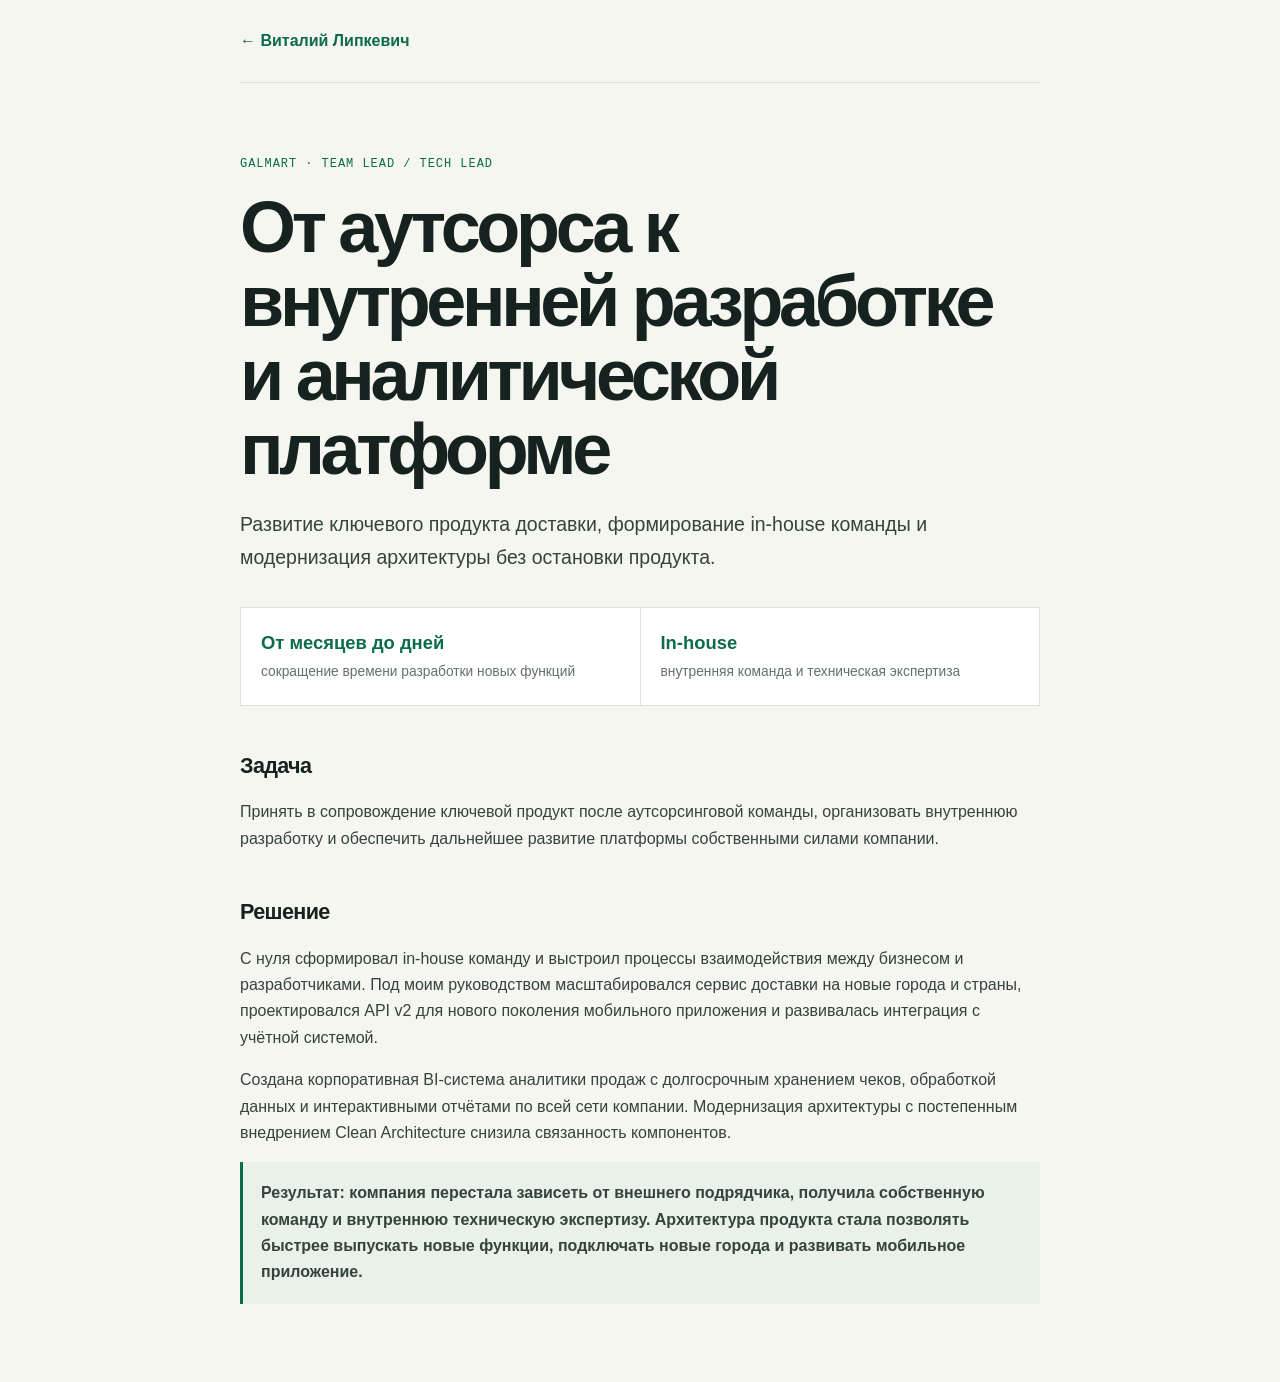
==== cases/galmart/index.html @ 2aa0eb5d "cases" ====
<!doctype html><html lang="ru"><head><meta charset="utf-8"><meta name="viewport" content="width=device-width,initial-scale=1"><title>Galmart — in-house разработка и BI | Виталий Липкевич</title><meta name="description" content="Кейс Galmart: переход от аутсорса к in-house разработке, масштабирование доставки, API v2 и корпоративная BI-система."><link rel="canonical" href="https://vetrof.github.io/cases/galmart/"><link rel="stylesheet" href="../case.css"></head><body><div class="wrap"><header><a href="/">← Виталий Липкевич</a></header><main><p class="label">Galmart · Team Lead / Tech Lead</p><h1>От аутсорса к внутренней разработке и аналитической платформе</h1><p class="lead">Развитие ключевого продукта доставки, формирование in-house команды и модернизация архитектуры без остановки продукта.</p><div class="facts"><div class="fact"><b>От месяцев до дней</b><span>сокращение времени разработки новых функций</span></div><div class="fact"><b>In-house</b><span>внутренняя команда и техническая экспертиза</span></div></div><h2>Задача</h2><p>Принять в сопровождение ключевой продукт после аутсорсинговой команды, организовать внутреннюю разработку и обеспечить дальнейшее развитие платформы собственными силами компании.</p><h2>Решение</h2><p>С нуля сформировал in-house команду и выстроил процессы взаимодействия между бизнесом и разработчиками. Под моим руководством масштабировался сервис доставки на новые города и страны, проектировался API v2 для нового поколения мобильного приложения и развивалась интеграция с учётной системой.</p><p>Создана корпоративная BI-система аналитики продаж с долгосрочным хранением чеков, обработкой данных и интерактивными отчётами по всей сети компании. Модернизация архитектуры с постепенным внедрением Clean Architecture снизила связанность компонентов.</p><p class="outcome">Результат: компания перестала зависеть от внешнего подрядчика, получила собственную команду и внутреннюю техническую экспертизу. Архитектура продукта стала позволять быстрее выпускать новые функции, подключать новые города и развивать мобильное приложение.</p></main></div></body></html>
---- cases/case.css ----
:root{--ink:#16221f;--muted:#62716b;--paper:#f5f6f0;--card:#fff;--line:#dce2dc;--green:#0c6b4d;--soft:#eaf1e8}*{box-sizing:border-box}body{margin:0;background:var(--paper);color:var(--ink);font:16px/1.65 Arial,sans-serif}.wrap{width:min(800px,calc(100% - 36px));margin:auto}header{padding:28px 0;border-bottom:1px solid var(--line)}header a{color:var(--green);font-weight:700;text-decoration:none}main{padding:62px 0}p{color:#35433e}p+p{margin-top:16px}.label{color:var(--green);font:12px/1.2 monospace;letter-spacing:.08em;text-transform:uppercase}h1{margin:18px 0 22px;font-size:clamp(2.2rem,7vw,4.5rem);letter-spacing:-.06em;line-height:1.03}h2{margin:42px 0 12px;font-size:1.35rem;letter-spacing:-.03em}.lead{font-size:1.22rem}.facts{display:grid;grid-template-columns:repeat(2,1fr);gap:1px;margin:34px 0;background:var(--line);border:1px solid var(--line)}.fact{padding:20px;background:var(--card)}.fact b{display:block;color:var(--green);font-size:1.15rem}.fact span{color:var(--muted);font-size:.86rem}ul{padding-left:20px}li+li{margin-top:8px}.outcome{padding:18px;background:var(--soft);border-left:3px solid var(--green);font-weight:700}@media(max-width:580px){.facts{grid-template-columns:1fr}main{padding:40px 0}}
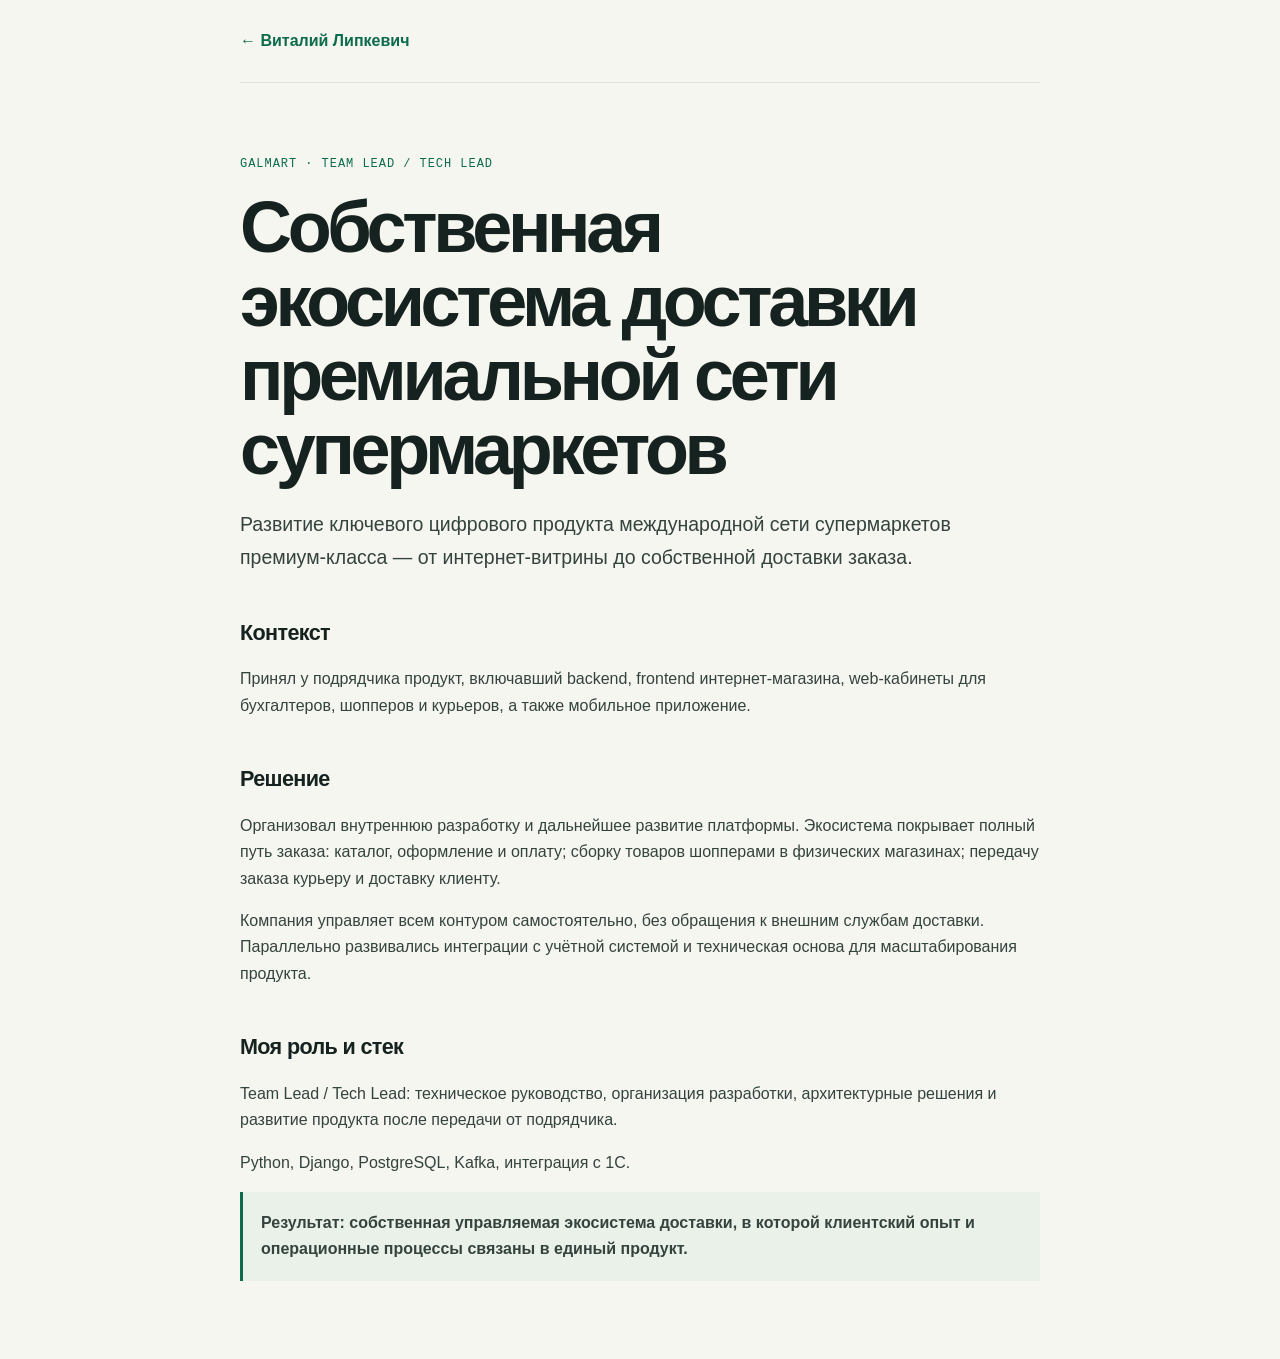
==== commit e55e1dc9: "info_update" ====
--- a/cases/galmart/index.html
+++ b/cases/galmart/index.html
@@ -1 +1,2 @@
-<!doctype html><html lang="ru"><head><meta charset="utf-8"><meta name="viewport" content="width=device-width,initial-scale=1"><title>Galmart — in-house разработка и BI | Виталий Липкевич</title><meta name="description" content="Кейс Galmart: переход от аутсорса к in-house разработке, масштабирование доставки, API v2 и корпоративная BI-система."><link rel="canonical" href="https://vetrof.github.io/cases/galmart/"><link rel="stylesheet" href="../case.css"></head><body><div class="wrap"><header><a href="/">← Виталий Липкевич</a></header><main><p class="label">Galmart · Team Lead / Tech Lead</p><h1>От аутсорса к внутренней разработке и аналитической платформе</h1><p class="lead">Развитие ключевого продукта доставки, формирование in-house команды и модернизация архитектуры без остановки продукта.</p><div class="facts"><div class="fact"><b>От месяцев до дней</b><span>сокращение времени разработки новых функций</span></div><div class="fact"><b>In-house</b><span>внутренняя команда и техническая экспертиза</span></div></div><h2>Задача</h2><p>Принять в сопровождение ключевой продукт после аутсорсинговой команды, организовать внутреннюю разработку и обеспечить дальнейшее развитие платформы собственными силами компании.</p><h2>Решение</h2><p>С нуля сформировал in-house команду и выстроил процессы взаимодействия между бизнесом и разработчиками. Под моим руководством масштабировался сервис доставки на новые города и страны, проектировался API v2 для нового поколения мобильного приложения и развивалась интеграция с учётной системой.</p><p>Создана корпоративная BI-система аналитики продаж с долгосрочным хранением чеков, обработкой данных и интерактивными отчётами по всей сети компании. Модернизация архитектуры с постепенным внедрением Clean Architecture снизила связанность компонентов.</p><p class="outcome">Результат: компания перестала зависеть от внешнего подрядчика, получила собственную команду и внутреннюю техническую экспертизу. Архитектура продукта стала позволять быстрее выпускать новые функции, подключать новые города и развивать мобильное приложение.</p></main></div></body></html>
+<!doctype html>
+<html lang="ru"><head><meta charset="utf-8"><meta name="viewport" content="width=device-width,initial-scale=1"><title>Galmart — собственная экосистема доставки | Виталий Липкевич</title><meta name="description" content="Кейс Galmart: развитие собственной экосистемы доставки международной сети супермаркетов премиум-класса."><link rel="canonical" href="https://vetrof.github.io/cases/galmart/"><link rel="stylesheet" href="../case.css"></head><body><div class="wrap"><header><a href="/">← Виталий Липкевич</a></header><main><p class="label">Galmart · Team Lead / Tech Lead</p><h1>Собственная экосистема доставки премиальной сети супермаркетов</h1><p class="lead">Развитие ключевого цифрового продукта международной сети супермаркетов премиум-класса — от интернет-витрины до собственной доставки заказа.</p><h2>Контекст</h2><p>Принял у подрядчика продукт, включавший backend, frontend интернет-магазина, web-кабинеты для бухгалтеров, шопперов и курьеров, а также мобильное приложение.</p><h2>Решение</h2><p>Организовал внутреннюю разработку и дальнейшее развитие платформы. Экосистема покрывает полный путь заказа: каталог, оформление и оплату; сборку товаров шопперами в физических магазинах; передачу заказа курьеру и доставку клиенту.</p><p>Компания управляет всем контуром самостоятельно, без обращения к внешним службам доставки. Параллельно развивались интеграции с учётной системой и техническая основа для масштабирования продукта.</p><h2>Моя роль и стек</h2><p>Team Lead / Tech Lead: техническое руководство, организация разработки, архитектурные решения и развитие продукта после передачи от подрядчика.</p><p>Python, Django, PostgreSQL, Kafka, интеграция с 1С.</p><p class="outcome">Результат: собственная управляемая экосистема доставки, в которой клиентский опыт и операционные процессы связаны в единый продукт.</p></main></div></body></html>
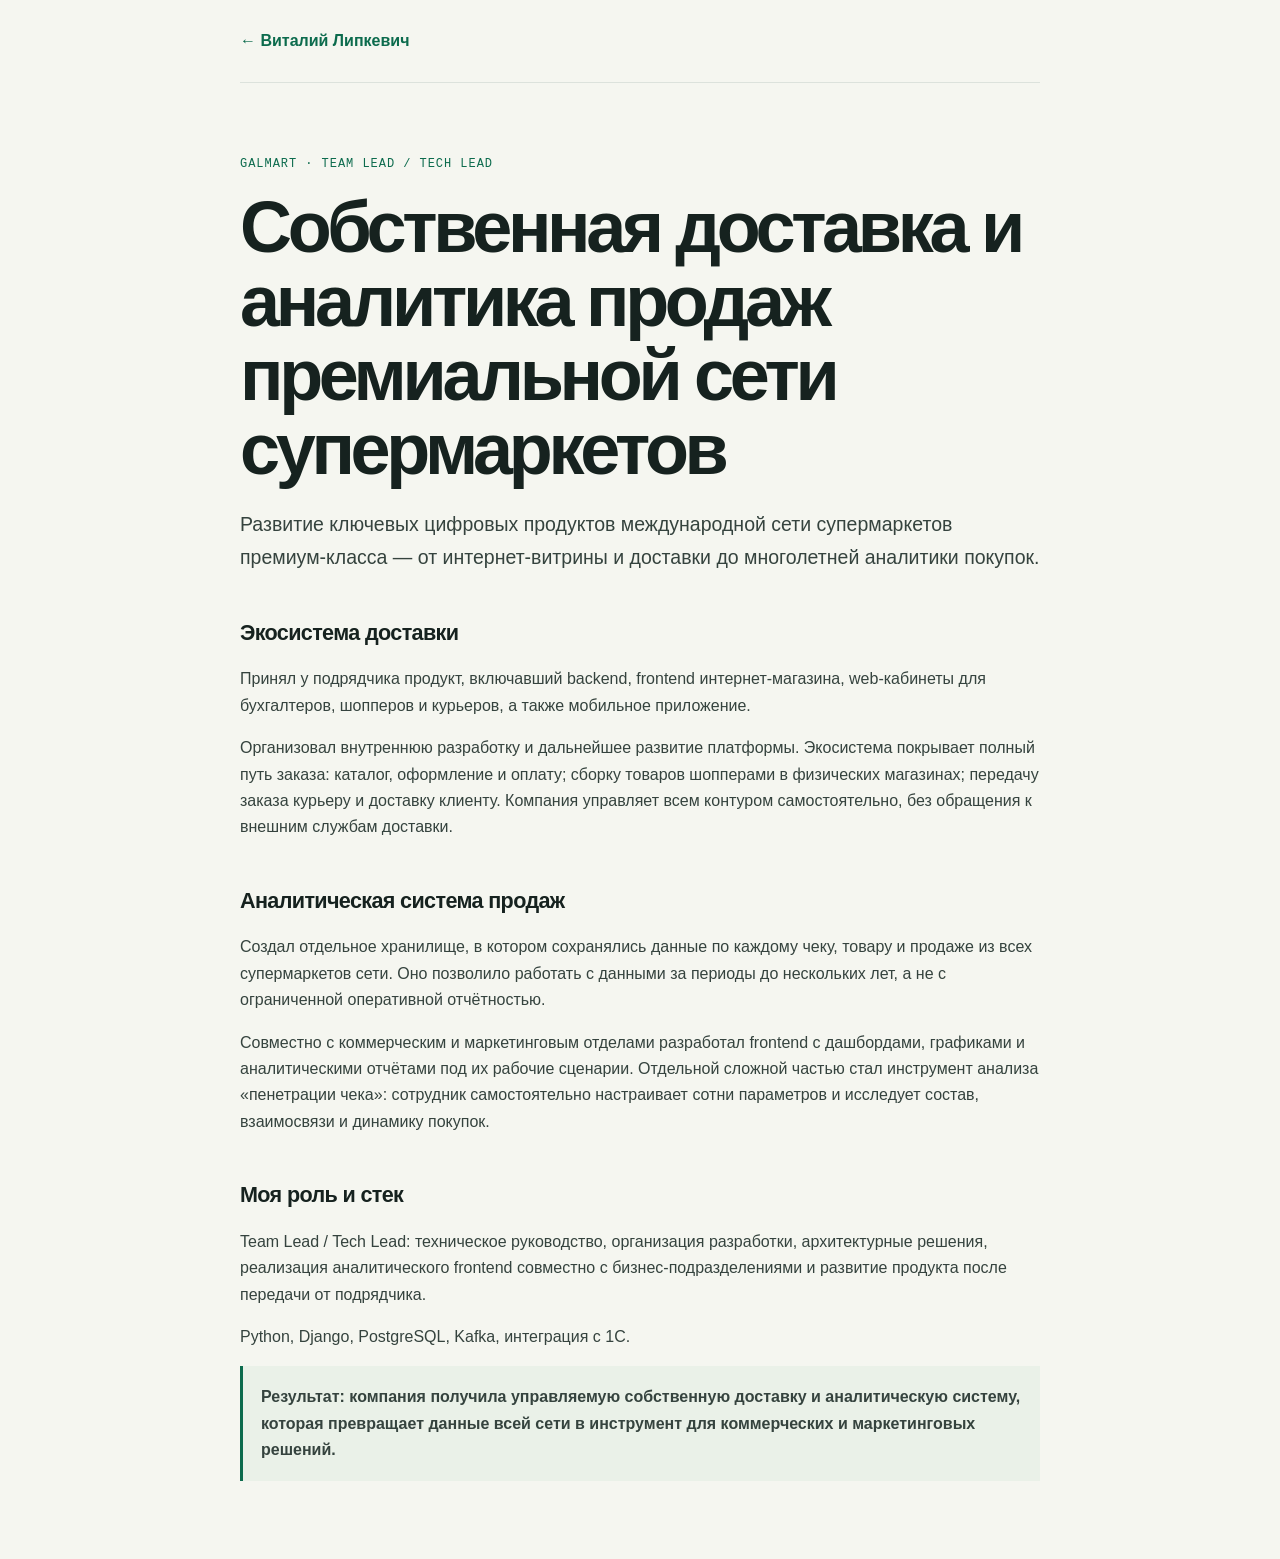
==== commit 550e9225: "galmart_info_update" ====
--- a/cases/galmart/index.html
+++ b/cases/galmart/index.html
@@ -1,2 +1,2 @@
 <!doctype html>
-<html lang="ru"><head><meta charset="utf-8"><meta name="viewport" content="width=device-width,initial-scale=1"><title>Galmart — собственная экосистема доставки | Виталий Липкевич</title><meta name="description" content="Кейс Galmart: развитие собственной экосистемы доставки международной сети супермаркетов премиум-класса."><link rel="canonical" href="https://vetrof.github.io/cases/galmart/"><link rel="stylesheet" href="../case.css"></head><body><div class="wrap"><header><a href="/">← Виталий Липкевич</a></header><main><p class="label">Galmart · Team Lead / Tech Lead</p><h1>Собственная экосистема доставки премиальной сети супермаркетов</h1><p class="lead">Развитие ключевого цифрового продукта международной сети супермаркетов премиум-класса — от интернет-витрины до собственной доставки заказа.</p><h2>Контекст</h2><p>Принял у подрядчика продукт, включавший backend, frontend интернет-магазина, web-кабинеты для бухгалтеров, шопперов и курьеров, а также мобильное приложение.</p><h2>Решение</h2><p>Организовал внутреннюю разработку и дальнейшее развитие платформы. Экосистема покрывает полный путь заказа: каталог, оформление и оплату; сборку товаров шопперами в физических магазинах; передачу заказа курьеру и доставку клиенту.</p><p>Компания управляет всем контуром самостоятельно, без обращения к внешним службам доставки. Параллельно развивались интеграции с учётной системой и техническая основа для масштабирования продукта.</p><h2>Моя роль и стек</h2><p>Team Lead / Tech Lead: техническое руководство, организация разработки, архитектурные решения и развитие продукта после передачи от подрядчика.</p><p>Python, Django, PostgreSQL, Kafka, интеграция с 1С.</p><p class="outcome">Результат: собственная управляемая экосистема доставки, в которой клиентский опыт и операционные процессы связаны в единый продукт.</p></main></div></body></html>
+<html lang="ru"><head><meta charset="utf-8"><meta name="viewport" content="width=device-width,initial-scale=1"><title>Galmart — собственная доставка и аналитика продаж | Виталий Липкевич</title><meta name="description" content="Кейс Galmart: собственная экосистема доставки и аналитическая система продаж международной сети супермаркетов премиум-класса."><link rel="canonical" href="https://vetrof.github.io/cases/galmart/"><link rel="stylesheet" href="../case.css"></head><body><div class="wrap"><header><a href="/">← Виталий Липкевич</a></header><main><p class="label">Galmart · Team Lead / Tech Lead</p><h1>Собственная доставка и аналитика продаж премиальной сети супермаркетов</h1><p class="lead">Развитие ключевых цифровых продуктов международной сети супермаркетов премиум-класса — от интернет-витрины и доставки до многолетней аналитики покупок.</p><h2>Экосистема доставки</h2><p>Принял у подрядчика продукт, включавший backend, frontend интернет-магазина, web-кабинеты для бухгалтеров, шопперов и курьеров, а также мобильное приложение.</p><p>Организовал внутреннюю разработку и дальнейшее развитие платформы. Экосистема покрывает полный путь заказа: каталог, оформление и оплату; сборку товаров шопперами в физических магазинах; передачу заказа курьеру и доставку клиенту. Компания управляет всем контуром самостоятельно, без обращения к внешним службам доставки.</p><h2>Аналитическая система продаж</h2><p>Создал отдельное хранилище, в котором сохранялись данные по каждому чеку, товару и продаже из всех супермаркетов сети. Оно позволило работать с данными за периоды до нескольких лет, а не с ограниченной оперативной отчётностью.</p><p>Совместно с коммерческим и маркетинговым отделами разработал frontend с дашбордами, графиками и аналитическими отчётами под их рабочие сценарии. Отдельной сложной частью стал инструмент анализа «пенетрации чека»: сотрудник самостоятельно настраивает сотни параметров и исследует состав, взаимосвязи и динамику покупок.</p><h2>Моя роль и стек</h2><p>Team Lead / Tech Lead: техническое руководство, организация разработки, архитектурные решения, реализация аналитического frontend совместно с бизнес-подразделениями и развитие продукта после передачи от подрядчика.</p><p>Python, Django, PostgreSQL, Kafka, интеграция с 1С.</p><p class="outcome">Результат: компания получила управляемую собственную доставку и аналитическую систему, которая превращает данные всей сети в инструмент для коммерческих и маркетинговых решений.</p></main></div></body></html>
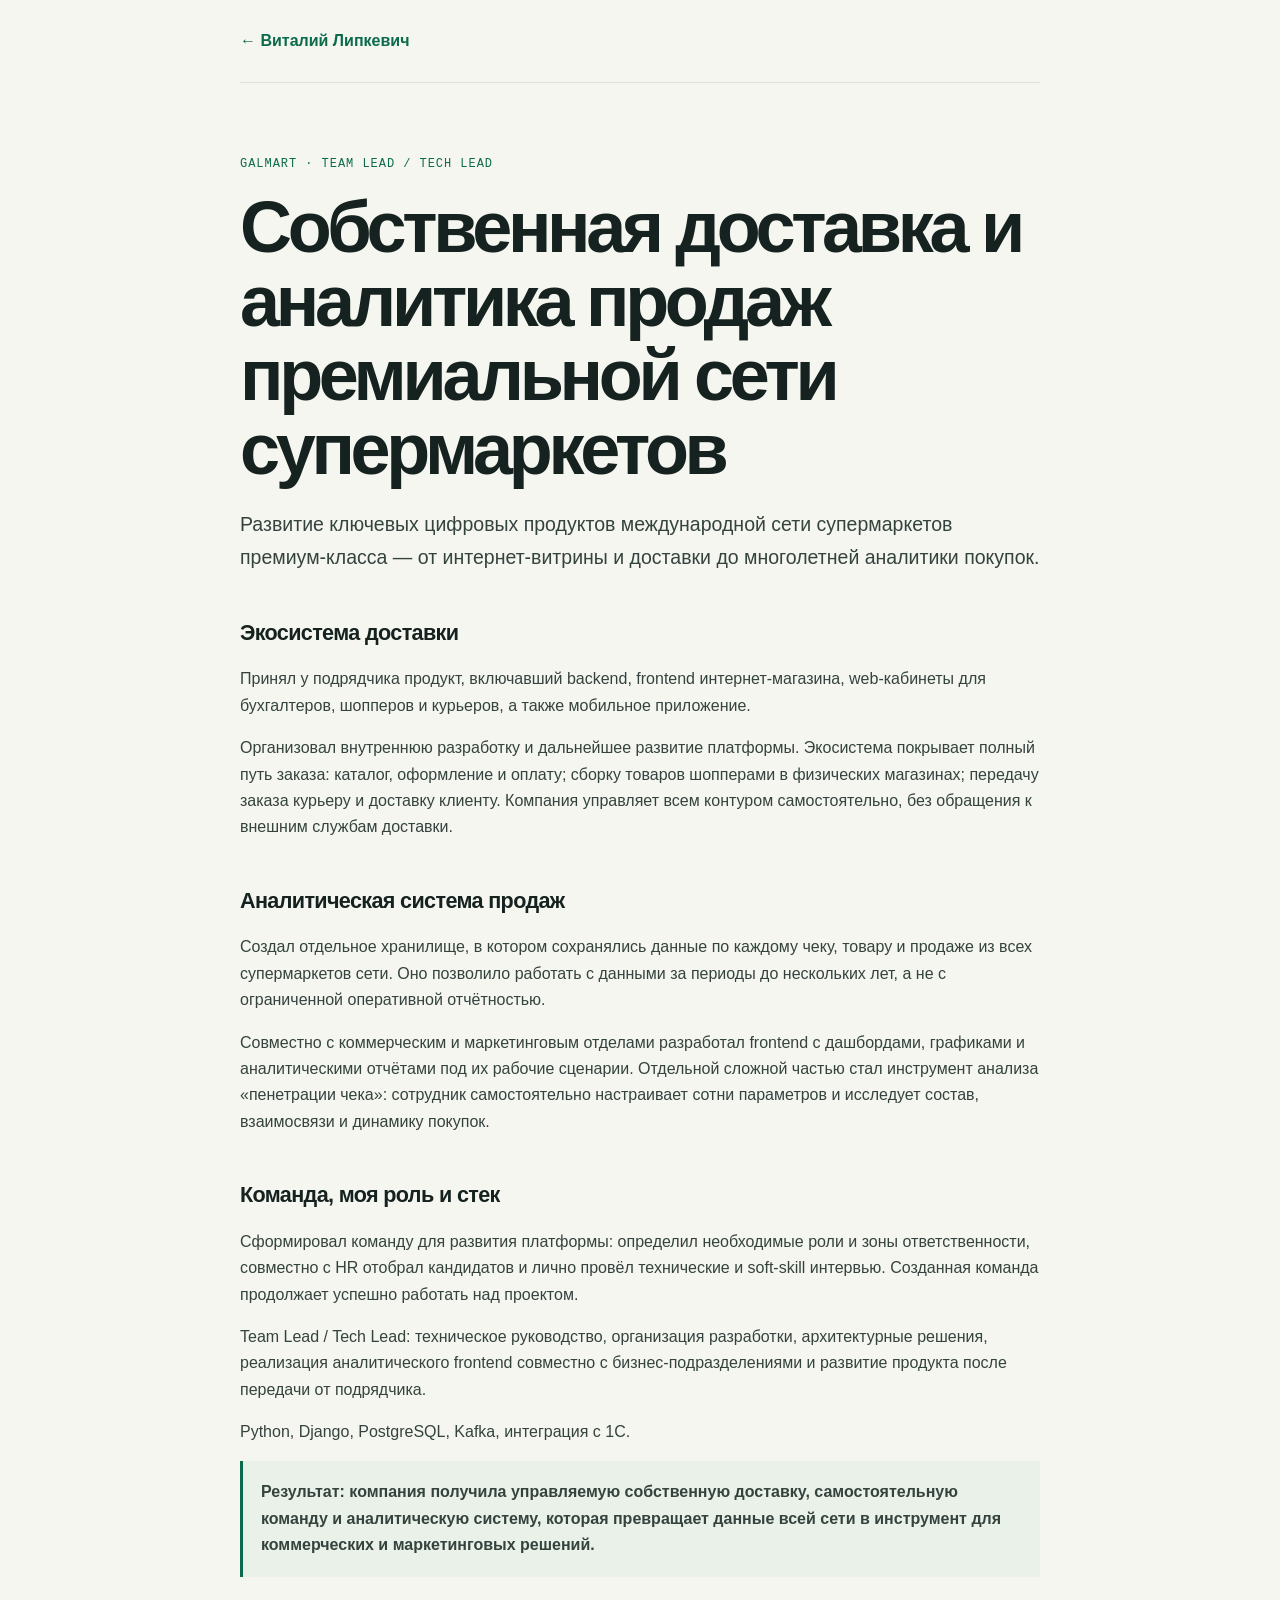
==== commit a38591ca: "update galmart info" ====
--- a/cases/galmart/index.html
+++ b/cases/galmart/index.html
@@ -1,2 +1,2 @@
 <!doctype html>
-<html lang="ru"><head><meta charset="utf-8"><meta name="viewport" content="width=device-width,initial-scale=1"><title>Galmart — собственная доставка и аналитика продаж | Виталий Липкевич</title><meta name="description" content="Кейс Galmart: собственная экосистема доставки и аналитическая система продаж международной сети супермаркетов премиум-класса."><link rel="canonical" href="https://vetrof.github.io/cases/galmart/"><link rel="stylesheet" href="../case.css"></head><body><div class="wrap"><header><a href="/">← Виталий Липкевич</a></header><main><p class="label">Galmart · Team Lead / Tech Lead</p><h1>Собственная доставка и аналитика продаж премиальной сети супермаркетов</h1><p class="lead">Развитие ключевых цифровых продуктов международной сети супермаркетов премиум-класса — от интернет-витрины и доставки до многолетней аналитики покупок.</p><h2>Экосистема доставки</h2><p>Принял у подрядчика продукт, включавший backend, frontend интернет-магазина, web-кабинеты для бухгалтеров, шопперов и курьеров, а также мобильное приложение.</p><p>Организовал внутреннюю разработку и дальнейшее развитие платформы. Экосистема покрывает полный путь заказа: каталог, оформление и оплату; сборку товаров шопперами в физических магазинах; передачу заказа курьеру и доставку клиенту. Компания управляет всем контуром самостоятельно, без обращения к внешним службам доставки.</p><h2>Аналитическая система продаж</h2><p>Создал отдельное хранилище, в котором сохранялись данные по каждому чеку, товару и продаже из всех супермаркетов сети. Оно позволило работать с данными за периоды до нескольких лет, а не с ограниченной оперативной отчётностью.</p><p>Совместно с коммерческим и маркетинговым отделами разработал frontend с дашбордами, графиками и аналитическими отчётами под их рабочие сценарии. Отдельной сложной частью стал инструмент анализа «пенетрации чека»: сотрудник самостоятельно настраивает сотни параметров и исследует состав, взаимосвязи и динамику покупок.</p><h2>Моя роль и стек</h2><p>Team Lead / Tech Lead: техническое руководство, организация разработки, архитектурные решения, реализация аналитического frontend совместно с бизнес-подразделениями и развитие продукта после передачи от подрядчика.</p><p>Python, Django, PostgreSQL, Kafka, интеграция с 1С.</p><p class="outcome">Результат: компания получила управляемую собственную доставку и аналитическую систему, которая превращает данные всей сети в инструмент для коммерческих и маркетинговых решений.</p></main></div></body></html>
+<html lang="ru"><head><meta charset="utf-8"><meta name="viewport" content="width=device-width,initial-scale=1"><title>Galmart — собственная доставка и аналитика продаж | Виталий Липкевич</title><meta name="description" content="Кейс Galmart: собственная экосистема доставки и аналитическая система продаж международной сети супермаркетов премиум-класса."><link rel="canonical" href="https://vetrof.github.io/cases/galmart/"><link rel="stylesheet" href="../case.css"></head><body><div class="wrap"><header><a href="/">← Виталий Липкевич</a></header><main><p class="label">Galmart · Team Lead / Tech Lead</p><h1>Собственная доставка и аналитика продаж премиальной сети супермаркетов</h1><p class="lead">Развитие ключевых цифровых продуктов международной сети супермаркетов премиум-класса — от интернет-витрины и доставки до многолетней аналитики покупок.</p><h2>Экосистема доставки</h2><p>Принял у подрядчика продукт, включавший backend, frontend интернет-магазина, web-кабинеты для бухгалтеров, шопперов и курьеров, а также мобильное приложение.</p><p>Организовал внутреннюю разработку и дальнейшее развитие платформы. Экосистема покрывает полный путь заказа: каталог, оформление и оплату; сборку товаров шопперами в физических магазинах; передачу заказа курьеру и доставку клиенту. Компания управляет всем контуром самостоятельно, без обращения к внешним службам доставки.</p><h2>Аналитическая система продаж</h2><p>Создал отдельное хранилище, в котором сохранялись данные по каждому чеку, товару и продаже из всех супермаркетов сети. Оно позволило работать с данными за периоды до нескольких лет, а не с ограниченной оперативной отчётностью.</p><p>Совместно с коммерческим и маркетинговым отделами разработал frontend с дашбордами, графиками и аналитическими отчётами под их рабочие сценарии. Отдельной сложной частью стал инструмент анализа «пенетрации чека»: сотрудник самостоятельно настраивает сотни параметров и исследует состав, взаимосвязи и динамику покупок.</p><h2>Команда, моя роль и стек</h2><p>Сформировал команду для развития платформы: определил необходимые роли и зоны ответственности, совместно с HR отобрал кандидатов и лично провёл технические и soft-skill интервью. Созданная команда продолжает успешно работать над проектом.</p><p>Team Lead / Tech Lead: техническое руководство, организация разработки, архитектурные решения, реализация аналитического frontend совместно с бизнес-подразделениями и развитие продукта после передачи от подрядчика.</p><p>Python, Django, PostgreSQL, Kafka, интеграция с 1С.</p><p class="outcome">Результат: компания получила управляемую собственную доставку, самостоятельную команду и аналитическую систему, которая превращает данные всей сети в инструмент для коммерческих и маркетинговых решений.</p></main></div></body></html>
